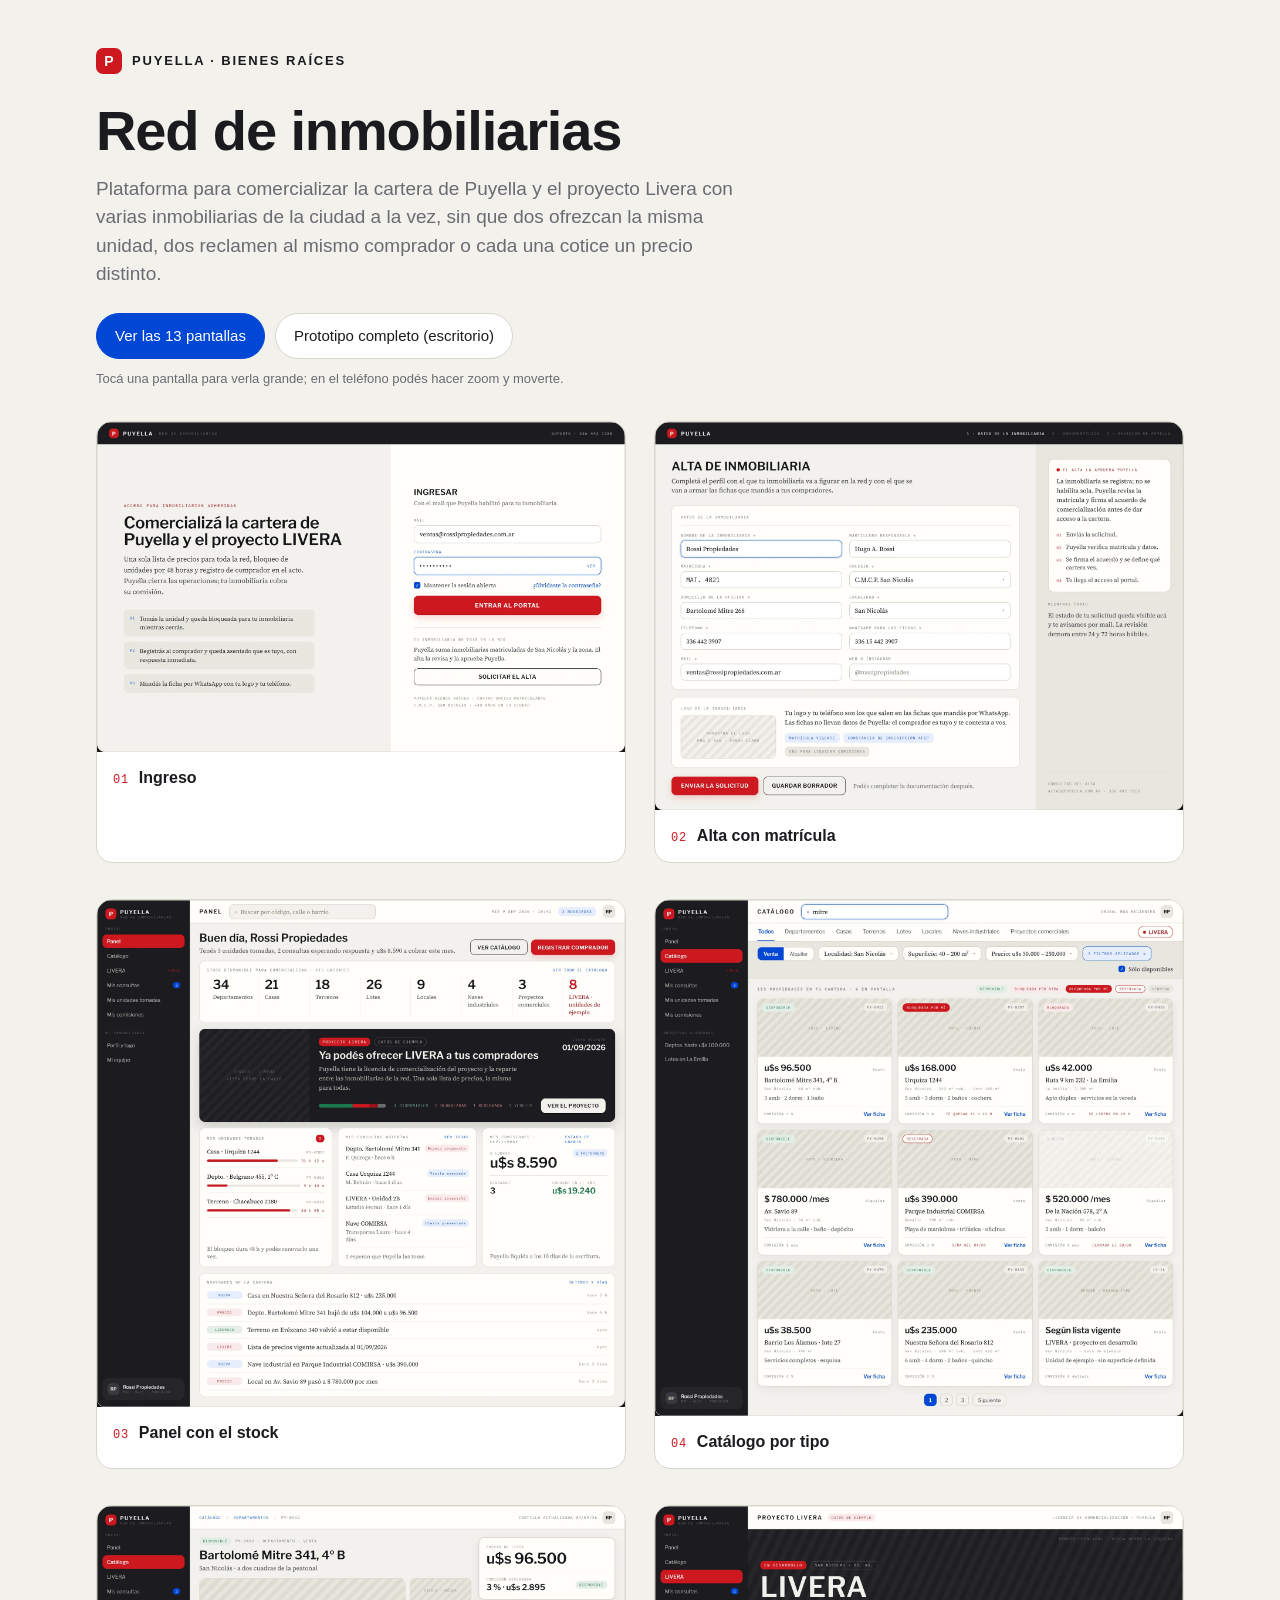
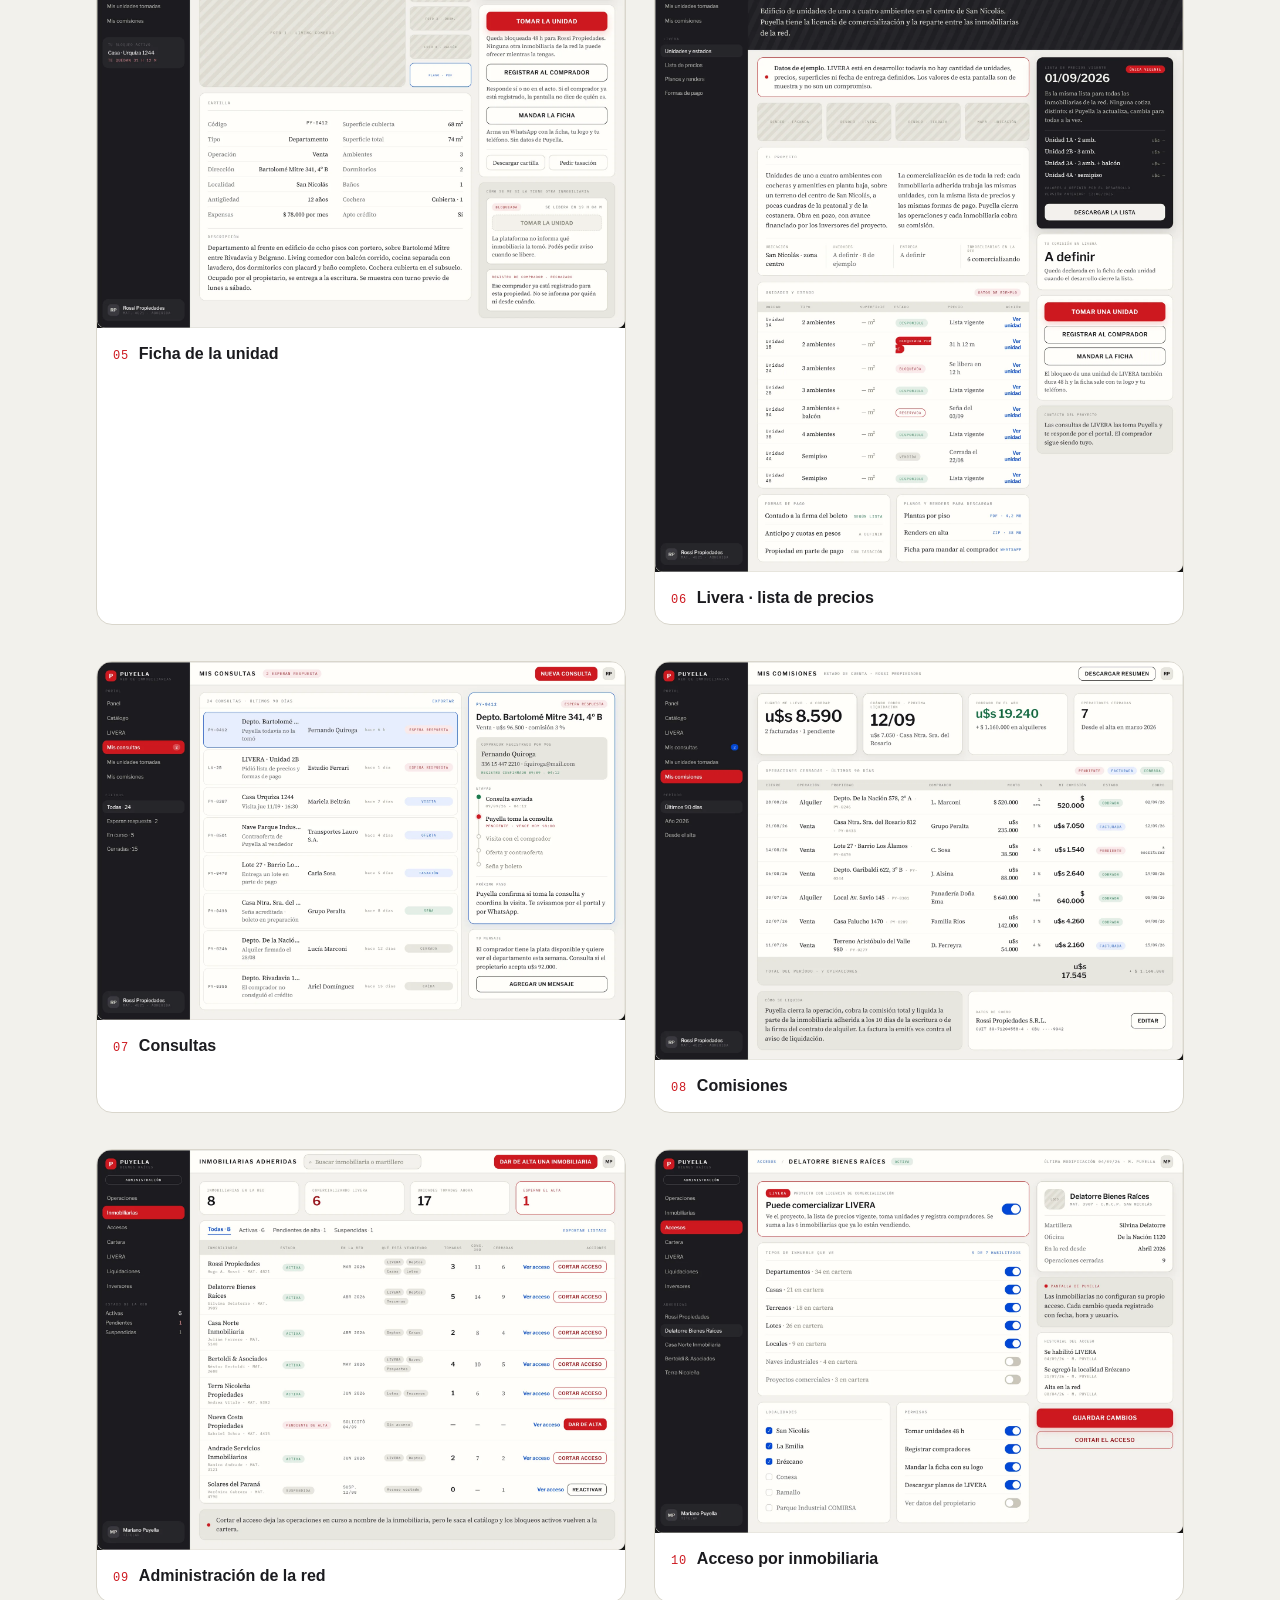
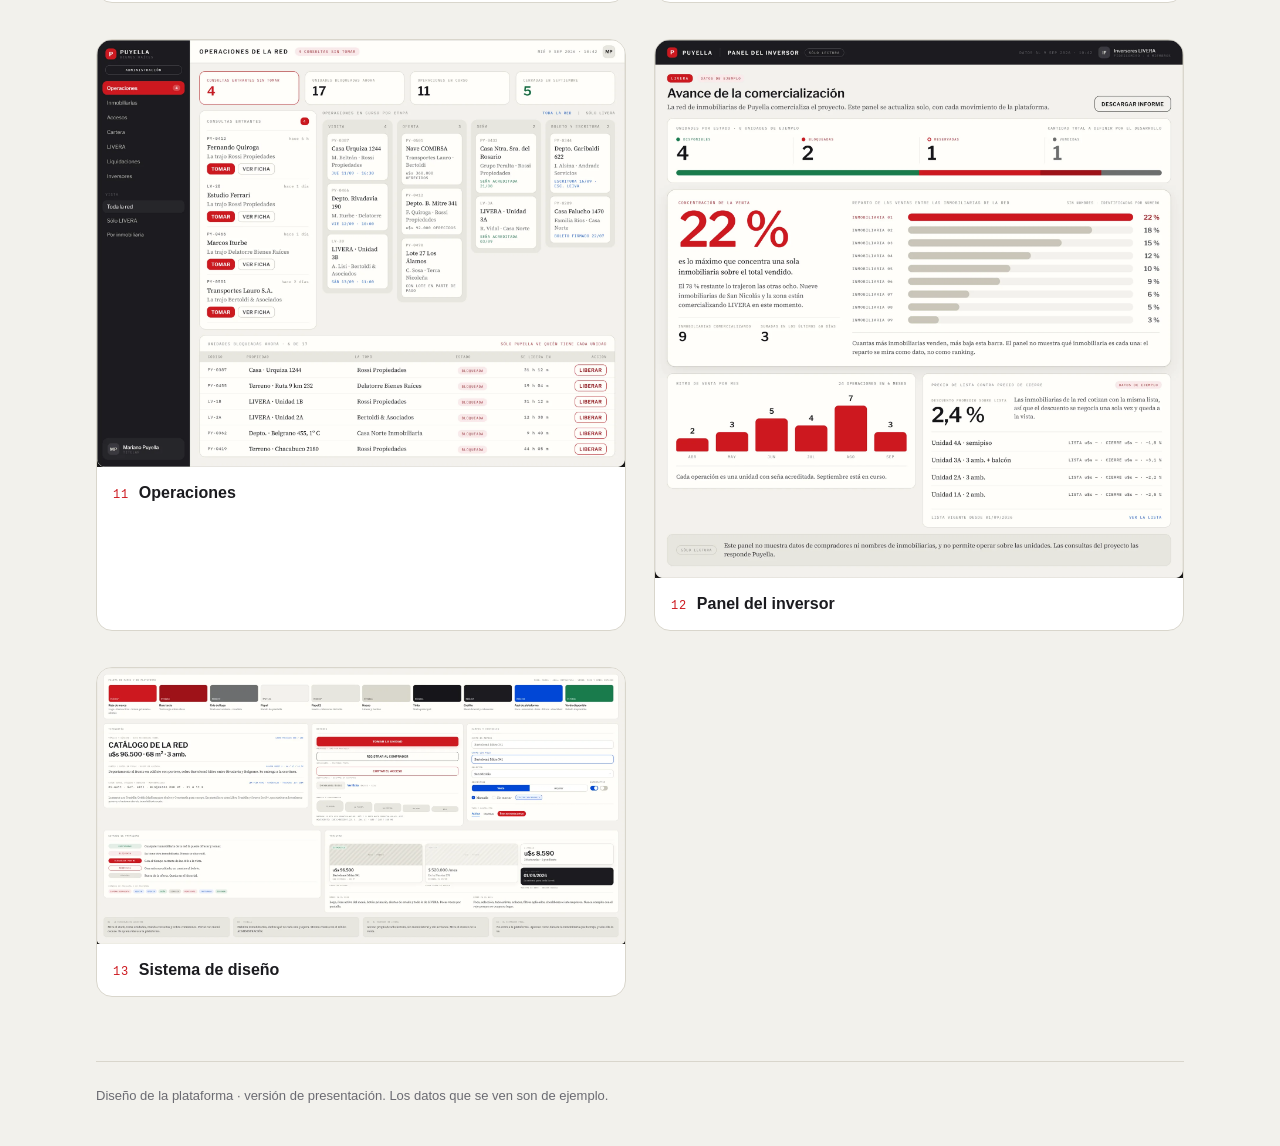
==== index.html @ c3c372c6 "Demo de diseño: galería responsive de la red de inmobiliarias Co-Authored-By: Claude Sonnet 5.5 <nor" ====
<!doctype html>
<html lang="es">
<head>
<meta charset="utf-8">
<meta name="viewport" content="width=device-width, initial-scale=1">
<meta name="robots" content="noindex, nofollow">
<title>Red de Inmobiliarias · Puyella</title>
<style>
:root{--papel:#F2F1EC;--tinta:#1b1b1f;--suave:#6b6b72;--linea:#d9d6cc;--rojo:#cd181f;--azul:#0047d6;--sup:#fff}
@media (prefers-color-scheme:dark){:root{--papel:#141416;--tinta:#f2f1ec;--suave:#a0a0a8;--linea:#2c2c31;--sup:#1d1d21}}
*{box-sizing:border-box;margin:0}
body{background:var(--papel);color:var(--tinta);font:16px/1.5 -apple-system,BlinkMacSystemFont,"Segoe UI",Roboto,sans-serif;-webkit-font-smoothing:antialiased}
.wrap{max-width:1120px;margin:0 auto;padding:0 16px}
header{padding:48px 0 32px}
.marca{display:flex;align-items:center;gap:10px;font-weight:600;letter-spacing:.14em;font-size:13px;text-transform:uppercase}
.marca i{width:26px;height:26px;border-radius:7px;background:var(--rojo);color:#fff;display:grid;place-items:center;font:700 14px/1 sans-serif;letter-spacing:0}
h1{font-size:clamp(32px,7vw,56px);line-height:1.05;letter-spacing:-.02em;font-weight:700;margin:28px 0 14px}
header p{max-width:640px;color:var(--suave);font-size:clamp(16px,2.4vw,19px)}
.acciones{display:flex;flex-wrap:wrap;gap:10px;margin-top:24px}
.btn{display:inline-block;padding:11px 18px;border-radius:980px;font-size:15px;font-weight:500;text-decoration:none;border:1px solid var(--linea);color:var(--tinta);background:var(--sup)}
.btn.p{background:var(--azul);border-color:var(--azul);color:#fff}
.nota{font-size:13px;color:var(--suave);margin-top:10px}
.grid{display:grid;gap:28px;padding-bottom:64px}
@media (min-width:860px){.grid{grid-template-columns:1fr 1fr;gap:36px 28px}}
figure{background:var(--sup);border:1px solid var(--linea);border-radius:16px;overflow:hidden}
figure button{display:block;width:100%;border:0;padding:0;background:none;cursor:zoom-in}
figure img{display:block;width:100%;height:auto}
figcaption{display:flex;gap:10px;align-items:baseline;padding:14px 16px;font-weight:600}
figcaption span{font:500 12px/1 ui-monospace,Menlo,monospace;color:var(--rojo);letter-spacing:.06em}
footer{border-top:1px solid var(--linea);padding:24px 0 40px;font-size:13px;color:var(--suave)}
#vis{position:fixed;inset:0;background:rgba(10,10,12,.94);display:none;flex-direction:column;z-index:10}
#vis.on{display:flex}
#vis .barra{display:flex;justify-content:space-between;align-items:center;padding:12px 16px;color:#fff;font-size:14px;gap:8px}
#vis .barra b{font-weight:600;overflow:hidden;text-overflow:ellipsis;white-space:nowrap}
#vis button{background:#ffffff1f;color:#fff;border:0;border-radius:980px;padding:8px 14px;font-size:14px;cursor:pointer}
#vis .lienzo{flex:1;overflow:auto;-webkit-overflow-scrolling:touch}
#vis img{display:block;width:max(100%,900px);height:auto;margin:0 auto}
</style>
</head>
<body>
<div class="wrap">
<header>
  <div class="marca"><i>P</i>Puyella · Bienes raíces</div>
  <h1>Red de inmobiliarias</h1>
  <p>Plataforma para comercializar la cartera de Puyella y el proyecto Livera con varias inmobiliarias de la ciudad a la vez, sin que dos ofrezcan la misma unidad, dos reclamen al mismo comprador o cada una cotice un precio distinto.</p>
  <div class="acciones">
    <a class="btn p" href="#pantallas">Ver las 13 pantallas</a>
    <a class="btn" href="prototipo-escritorio.html">Prototipo completo (escritorio)</a>
  </div>
  <p class="nota">Tocá una pantalla para verla grande; en el teléfono podés hacer zoom y moverte.</p>
</header>
<main id="pantallas" class="grid"></main>
<footer>Diseño de la plataforma · versión de presentación. Los datos que se ven son de ejemplo.</footer>
</div>

<div id="vis" role="dialog" aria-modal="true" aria-label="Pantalla ampliada">
  <div class="barra"><button id="ant">‹ Anterior</button><b id="tit"></b><button id="sig">Siguiente ›</button><button id="cer">Cerrar</button></div>
  <div class="lienzo"><img id="gran" alt=""></div>
</div>

<script>
const P=[["01-ingreso","Ingreso"],["02-alta","Alta con matrícula"],["03-panel","Panel con el stock"],["04-catalogo","Catálogo por tipo"],["05-ficha","Ficha de la unidad"],["06-livera","Livera · lista de precios"],["07-consultas","Consultas"],["08-comisiones","Comisiones"],["09-adheridas","Administración de la red"],["10-acceso","Acceso por inmobiliaria"],["11-operaciones","Operaciones"],["12-inversor","Panel del inversor"],["13-sistema","Sistema de diseño"]];
const g=document.getElementById("pantallas"),v=document.getElementById("vis"),gran=document.getElementById("gran"),tit=document.getElementById("tit");
let i=0;
P.forEach(([f,t],n)=>{
  const fig=document.createElement("figure");
  fig.innerHTML=`<button type="button" aria-label="Ampliar: ${t}"><img loading="${n<2?"eager":"lazy"}" src="img/${f}.webp" alt="${t}"></button><figcaption><span>${String(n+1).padStart(2,"0")}</span>${t}</figcaption>`;
  fig.querySelector("button").onclick=()=>abrir(n);
  g.appendChild(fig);
});
function abrir(n){i=(n+P.length)%P.length;gran.src=`img/${P[i][0]}.webp`;gran.alt=P[i][1];tit.textContent=`${i+1}/${P.length} · ${P[i][1]}`;v.classList.add("on");document.body.style.overflow="hidden";v.querySelector(".lienzo").scrollTo(0,0)}
function cerrar(){v.classList.remove("on");document.body.style.overflow=""}
document.getElementById("sig").onclick=()=>abrir(i+1);
document.getElementById("ant").onclick=()=>abrir(i-1);
document.getElementById("cer").onclick=cerrar;
addEventListener("keydown",e=>{if(!v.classList.contains("on"))return;if(e.key==="Escape")cerrar();if(e.key==="ArrowRight")abrir(i+1);if(e.key==="ArrowLeft")abrir(i-1)});
</script>
</body>
</html>
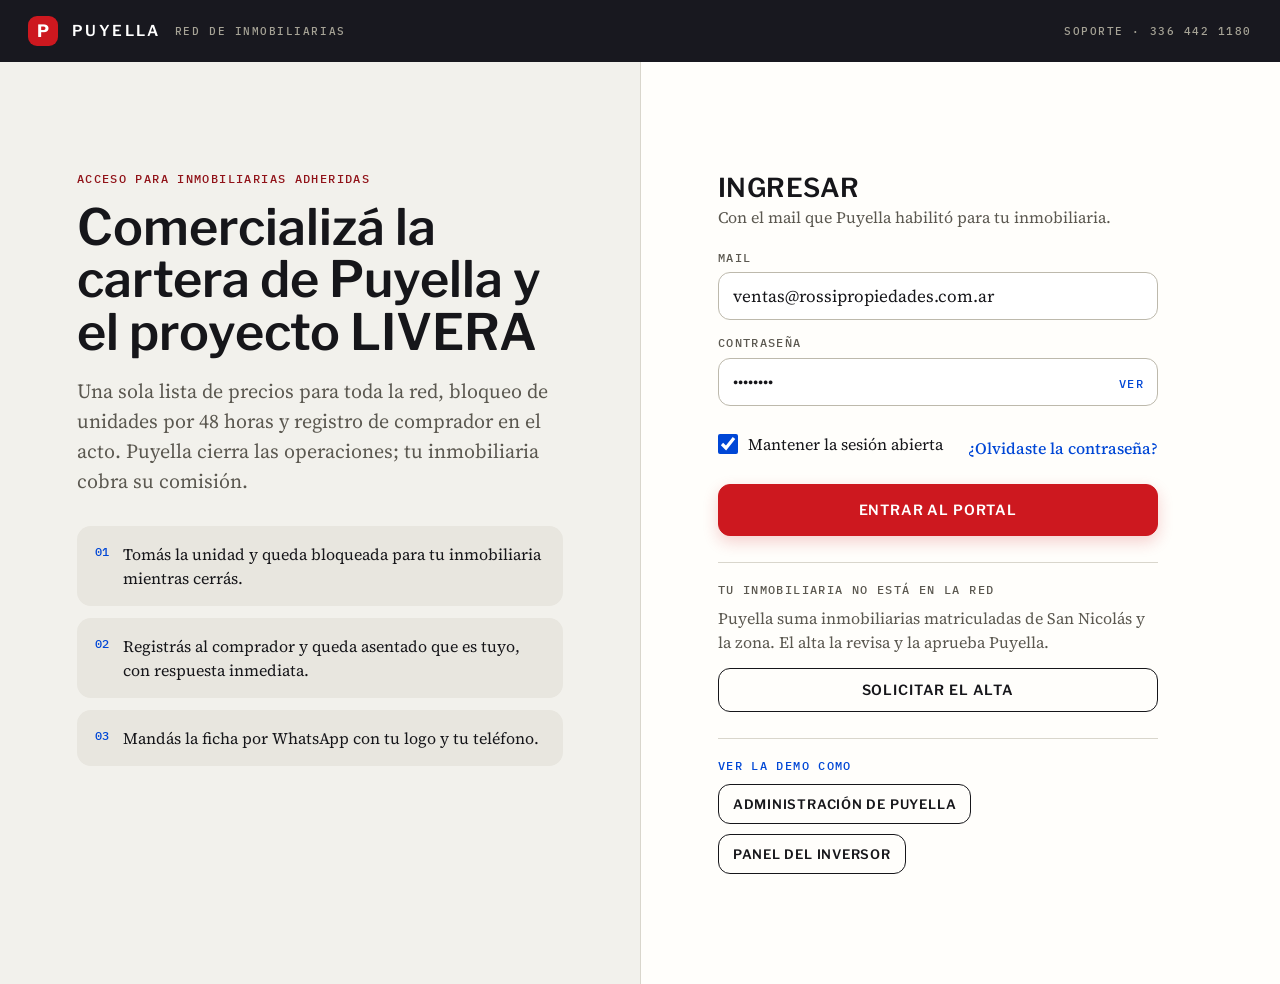
==== commit 06884730: "App navegable sin backend: tres perfiles, datos de ejemplo y versión móvil Co-Authored-By: Claude So" ====
--- a/index.html
+++ b/index.html
@@ -2,78 +2,24 @@
 <html lang="es">
 <head>
 <meta charset="utf-8">
-<meta name="viewport" content="width=device-width, initial-scale=1">
+<meta name="viewport" content="width=device-width, initial-scale=1, viewport-fit=cover">
 <meta name="robots" content="noindex, nofollow">
-<title>Red de Inmobiliarias · Puyella</title>
-<style>
-:root{--papel:#F2F1EC;--tinta:#1b1b1f;--suave:#6b6b72;--linea:#d9d6cc;--rojo:#cd181f;--azul:#0047d6;--sup:#fff}
-@media (prefers-color-scheme:dark){:root{--papel:#141416;--tinta:#f2f1ec;--suave:#a0a0a8;--linea:#2c2c31;--sup:#1d1d21}}
-*{box-sizing:border-box;margin:0}
-body{background:var(--papel);color:var(--tinta);font:16px/1.5 -apple-system,BlinkMacSystemFont,"Segoe UI",Roboto,sans-serif;-webkit-font-smoothing:antialiased}
-.wrap{max-width:1120px;margin:0 auto;padding:0 16px}
-header{padding:48px 0 32px}
-.marca{display:flex;align-items:center;gap:10px;font-weight:600;letter-spacing:.14em;font-size:13px;text-transform:uppercase}
-.marca i{width:26px;height:26px;border-radius:7px;background:var(--rojo);color:#fff;display:grid;place-items:center;font:700 14px/1 sans-serif;letter-spacing:0}
-h1{font-size:clamp(32px,7vw,56px);line-height:1.05;letter-spacing:-.02em;font-weight:700;margin:28px 0 14px}
-header p{max-width:640px;color:var(--suave);font-size:clamp(16px,2.4vw,19px)}
-.acciones{display:flex;flex-wrap:wrap;gap:10px;margin-top:24px}
-.btn{display:inline-block;padding:11px 18px;border-radius:980px;font-size:15px;font-weight:500;text-decoration:none;border:1px solid var(--linea);color:var(--tinta);background:var(--sup)}
-.btn.p{background:var(--azul);border-color:var(--azul);color:#fff}
-.nota{font-size:13px;color:var(--suave);margin-top:10px}
-.grid{display:grid;gap:28px;padding-bottom:64px}
-@media (min-width:860px){.grid{grid-template-columns:1fr 1fr;gap:36px 28px}}
-figure{background:var(--sup);border:1px solid var(--linea);border-radius:16px;overflow:hidden}
-figure button{display:block;width:100%;border:0;padding:0;background:none;cursor:zoom-in}
-figure img{display:block;width:100%;height:auto}
-figcaption{display:flex;gap:10px;align-items:baseline;padding:14px 16px;font-weight:600}
-figcaption span{font:500 12px/1 ui-monospace,Menlo,monospace;color:var(--rojo);letter-spacing:.06em}
-footer{border-top:1px solid var(--linea);padding:24px 0 40px;font-size:13px;color:var(--suave)}
-#vis{position:fixed;inset:0;background:rgba(10,10,12,.94);display:none;flex-direction:column;z-index:10}
-#vis.on{display:flex}
-#vis .barra{display:flex;justify-content:space-between;align-items:center;padding:12px 16px;color:#fff;font-size:14px;gap:8px}
-#vis .barra b{font-weight:600;overflow:hidden;text-overflow:ellipsis;white-space:nowrap}
-#vis button{background:#ffffff1f;color:#fff;border:0;border-radius:980px;padding:8px 14px;font-size:14px;cursor:pointer}
-#vis .lienzo{flex:1;overflow:auto;-webkit-overflow-scrolling:touch}
-#vis img{display:block;width:max(100%,900px);height:auto;margin:0 auto}
-</style>
+<meta name="theme-color" content="#18181f">
+<title>Red de inmobiliarias · Puyella</title>
+<link rel="preconnect" href="https://fonts.googleapis.com">
+<link rel="preconnect" href="https://fonts.gstatic.com" crossorigin>
+<link rel="stylesheet" href="https://fonts.googleapis.com/css2?family=IBM+Plex+Mono:wght@400;500&family=Libre+Franklin:wght@400;500;600;700&family=Source+Serif+4:ital,wght@0,400;0,600;1,400&display=swap">
+<link rel="stylesheet" href="css/app.css">
 </head>
 <body>
-<div class="wrap">
-<header>
-  <div class="marca"><i>P</i>Puyella · Bienes raíces</div>
-  <h1>Red de inmobiliarias</h1>
-  <p>Plataforma para comercializar la cartera de Puyella y el proyecto Livera con varias inmobiliarias de la ciudad a la vez, sin que dos ofrezcan la misma unidad, dos reclamen al mismo comprador o cada una cotice un precio distinto.</p>
-  <div class="acciones">
-    <a class="btn p" href="#pantallas">Ver las 13 pantallas</a>
-    <a class="btn" href="prototipo-escritorio.html">Prototipo completo (escritorio)</a>
-  </div>
-  <p class="nota">Tocá una pantalla para verla grande; en el teléfono podés hacer zoom y moverte.</p>
-</header>
-<main id="pantallas" class="grid"></main>
-<footer>Diseño de la plataforma · versión de presentación. Los datos que se ven son de ejemplo.</footer>
-</div>
-
-<div id="vis" role="dialog" aria-modal="true" aria-label="Pantalla ampliada">
-  <div class="barra"><button id="ant">‹ Anterior</button><b id="tit"></b><button id="sig">Siguiente ›</button><button id="cer">Cerrar</button></div>
-  <div class="lienzo"><img id="gran" alt=""></div>
-</div>
-
-<script>
-const P=[["01-ingreso","Ingreso"],["02-alta","Alta con matrícula"],["03-panel","Panel con el stock"],["04-catalogo","Catálogo por tipo"],["05-ficha","Ficha de la unidad"],["06-livera","Livera · lista de precios"],["07-consultas","Consultas"],["08-comisiones","Comisiones"],["09-adheridas","Administración de la red"],["10-acceso","Acceso por inmobiliaria"],["11-operaciones","Operaciones"],["12-inversor","Panel del inversor"],["13-sistema","Sistema de diseño"]];
-const g=document.getElementById("pantallas"),v=document.getElementById("vis"),gran=document.getElementById("gran"),tit=document.getElementById("tit");
-let i=0;
-P.forEach(([f,t],n)=>{
-  const fig=document.createElement("figure");
-  fig.innerHTML=`<button type="button" aria-label="Ampliar: ${t}"><img loading="${n<2?"eager":"lazy"}" src="img/${f}.webp" alt="${t}"></button><figcaption><span>${String(n+1).padStart(2,"0")}</span>${t}</figcaption>`;
-  fig.querySelector("button").onclick=()=>abrir(n);
-  g.appendChild(fig);
-});
-function abrir(n){i=(n+P.length)%P.length;gran.src=`img/${P[i][0]}.webp`;gran.alt=P[i][1];tit.textContent=`${i+1}/${P.length} · ${P[i][1]}`;v.classList.add("on");document.body.style.overflow="hidden";v.querySelector(".lienzo").scrollTo(0,0)}
-function cerrar(){v.classList.remove("on");document.body.style.overflow=""}
-document.getElementById("sig").onclick=()=>abrir(i+1);
-document.getElementById("ant").onclick=()=>abrir(i-1);
-document.getElementById("cer").onclick=cerrar;
-addEventListener("keydown",e=>{if(!v.classList.contains("on"))return;if(e.key==="Escape")cerrar();if(e.key==="ArrowRight")abrir(i+1);if(e.key==="ArrowLeft")abrir(i-1)});
-</script>
+<div id="root"></div>
+<div id="modal"></div>
+<div id="toast" role="status" aria-live="polite"></div>
+<noscript><p style="padding:24px">Esta demostración necesita JavaScript.</p></noscript>
+<script src="js/data.js"></script>
+<script src="js/core.js"></script>
+<script src="js/v-inmo.js"></script>
+<script src="js/v-admin.js"></script>
+<script>APP.start();</script>
 </body>
 </html>
--- a/css/app.css
+++ b/css/app.css
@@ -0,0 +1,320 @@
+/* Diseño de la Red de inmobiliarias — mismos colores, tipografías y estructura que el diseño aprobado.
+   Mejoras aplicadas: rótulos desde 11 px con contraste AA, estado con punto además del color,
+   foco visible, acciones destructivas en menú con confirmación y versión para móvil. */
+:root{
+  --rojo:#cd181f;--rojo2:#901218;--papel:#f2f1ec;--papel2:#e8e6df;--hueso:#d9d6cc;
+  --tinta:#16161a;--grafito:#18181f;--azul:#0047d6;--verde:#19784c;--ambar:#8a5a00;
+  --suave:#5b5850;--card:#fffefb;--line:#d9d6cc;
+  --sans:"Libre Franklin",system-ui,-apple-system,"Segoe UI",sans-serif;
+  --serif:"Source Serif 4",Georgia,"Times New Roman",serif;
+  --mono:"IBM Plex Mono",ui-monospace,Menlo,Consolas,monospace;
+  --side:252px;
+}
+*{box-sizing:border-box;margin:0}
+html{-webkit-text-size-adjust:100%}
+body{background:var(--papel);color:var(--tinta);font:400 16px/1.5 var(--serif);-webkit-font-smoothing:antialiased;min-height:100vh}
+button,input,select,textarea{font:inherit;color:inherit}
+a{color:var(--azul);text-decoration:none}
+:focus-visible{outline:2px solid var(--azul);outline-offset:2px;border-radius:6px}
+[hidden]{display:none!important}
+
+/* ---------- estructura ---------- */
+.app{display:grid;grid-template-columns:var(--side) 1fr;min-height:100vh}
+.side{background:var(--grafito);color:var(--papel2);position:sticky;top:0;height:100vh;display:flex;flex-direction:column;padding:18px 12px 14px;overflow-y:auto}
+.brand{display:flex;align-items:center;gap:10px;padding:4px 8px 14px;color:#fff}
+.logo{width:32px;height:32px;border-radius:9px;background:var(--rojo);color:#fff;display:grid;place-items:center;font:700 17px/1 var(--sans);flex:none}
+.brand b{font:600 15px/1 var(--sans);letter-spacing:.16em}
+.brand small{display:block;font:500 10.5px/1.2 var(--mono);letter-spacing:.1em;color:#a6a396;margin-top:4px;text-transform:uppercase}
+.nl{font:500 11px/1 var(--mono);letter-spacing:.14em;color:#a6a396;text-transform:uppercase;padding:18px 10px 8px}
+.nav a,.nav button{display:flex;align-items:center;gap:10px;width:100%;text-align:left;background:none;border:0;color:#e8e6df;padding:10px 12px;border-radius:10px;font:400 16px/1.2 var(--serif);cursor:pointer;margin-bottom:2px}
+.nav a:hover,.nav button:hover{background:#ffffff14}
+.nav a.on{background:var(--rojo);color:#fff}
+.nav .cnt{margin-left:auto;background:var(--azul);color:#fff;font:600 12px/1 var(--sans);padding:4px 8px;border-radius:99px}
+.nav a.on .cnt{background:#fff;color:var(--rojo)}
+.nav .nuevo{margin-left:auto;font:500 10.5px/1 var(--mono);letter-spacing:.1em;color:#ff9a9e}
+.nav a.on .nuevo{color:#fff}
+.sp{flex:1}
+.chip-admin{display:block;text-align:center;border:1px solid #ffffff40;border-radius:99px;padding:6px;font:500 11px/1 var(--mono);letter-spacing:.2em;margin:0 0 6px;color:#e8e6df}
+.me{display:flex;align-items:center;gap:10px;background:#ffffff12;border:0;border-radius:14px;padding:10px;width:100%;text-align:left;cursor:pointer;color:#fff}
+.av{width:34px;height:34px;border-radius:50%;background:#ffffff26;display:grid;place-items:center;font:600 13px/1 var(--sans);flex:none;color:#fff}
+.me b{display:block;font:400 15px/1.2 var(--serif)}
+.me small{display:block;font:500 10.5px/1.3 var(--mono);letter-spacing:.08em;color:#a6a396;text-transform:uppercase;margin-top:2px}
+.mainw{min-width:0;display:flex;flex-direction:column}
+.bar{height:62px;background:var(--card);border-bottom:1px solid var(--line);display:flex;align-items:center;gap:16px;padding:0 28px;position:sticky;top:0;z-index:5}
+.bar h2{font:600 18px/1 var(--sans);letter-spacing:.14em;text-transform:uppercase;white-space:nowrap}
+.bar .crumb{font:500 12px/1 var(--mono);letter-spacing:.1em;text-transform:uppercase;color:var(--azul)}
+.bar .crumb span{color:var(--suave)}
+.bar .fl{flex:1}
+.bar .date{font:500 12px/1 var(--mono);letter-spacing:.08em;color:var(--suave);text-transform:uppercase}
+.bar .av{background:var(--papel2);color:var(--tinta);width:40px;height:40px}
+.bar .menu-btn{display:none}
+.srch{position:relative;flex:0 1 420px;min-width:0}
+.srch input{width:100%;height:42px;border-radius:12px;border:1px solid var(--line);background:var(--papel);padding:0 14px 0 38px;font:400 16px/1 var(--serif)}
+.srch svg{position:absolute;left:12px;top:12px;width:18px;height:18px;color:var(--suave)}
+.page{padding:28px;max-width:1280px;width:100%}
+.ph{display:flex;align-items:flex-end;justify-content:space-between;gap:20px;flex-wrap:wrap;margin-bottom:22px}
+.ph h1{font:600 34px/1.1 var(--sans);letter-spacing:-.005em}
+.ph p{font-size:18px;color:var(--suave);margin-top:6px}
+.ph .acts{display:flex;gap:10px;flex-wrap:wrap}
+
+/* ---------- componentes ---------- */
+.card{background:var(--card);border:1px solid var(--line);border-radius:18px;padding:22px;box-shadow:0 1px 2px #16161a0d,0 8px 24px #16161a0a}
+.card.soft{background:var(--papel2);box-shadow:none}
+.card.dark{background:var(--grafito);color:#fff;border-color:var(--grafito)}
+.lab{font:500 11.5px/1.3 var(--mono);letter-spacing:.12em;text-transform:uppercase;color:var(--suave)}
+.dark .lab{color:#b4b1a4}
+.lab.az{color:var(--azul)}
+.card>.lab:first-child{margin-bottom:14px}
+.ln{display:flex;justify-content:space-between;align-items:baseline;gap:12px}
+.ln a.lab,.ln button.lab{background:none;border:0;cursor:pointer;color:var(--azul);padding:0 4px;min-height:40px;display:inline-flex;align-items:center}
+.big{font:600 44px/1 var(--sans);letter-spacing:-.01em}
+.h3{font:600 20px/1.25 var(--sans)}
+.mut{color:var(--suave)}
+.mono{font-family:var(--mono)}
+.grid{display:grid;gap:18px}
+.g2{grid-template-columns:1fr 1fr}.g3{grid-template-columns:repeat(3,1fr)}.g4{grid-template-columns:repeat(4,1fr)}
+.g21{grid-template-columns:2fr 1fr}.g12{grid-template-columns:1fr 2fr}
+.ais{align-items:start}.g12.c{grid-template-columns:1fr 1.5fr;gap:36px}#opg{grid-template-columns:380px 1fr}.mt{margin-top:18px}.mt2{margin-top:28px}
+
+.btn{display:inline-flex;align-items:center;justify-content:center;gap:8px;min-height:44px;padding:0 20px;border-radius:12px;border:1.5px solid var(--tinta);background:transparent;color:var(--tinta);font:600 14px/1 var(--sans);letter-spacing:.06em;text-transform:uppercase;cursor:pointer;white-space:nowrap;text-decoration:none}
+.btn:hover{background:#16161a0d}
+.btn.p{background:var(--rojo);border-color:var(--rojo);color:#fff;box-shadow:0 6px 16px #cd181f33}
+.btn.p:hover{background:#b6151b}
+.btn.sm{min-height:40px;padding:0 14px;font-size:13px}
+.btn.xs{min-height:40px;padding:0 12px;font-size:12px;border-radius:10px}
+.btn.w{width:100%}
+.btn.dk{background:#fff;color:var(--tinta);border-color:#fff}
+.btn.d{border-color:var(--rojo);color:var(--rojo2)}
+.btn[disabled]{opacity:.55;cursor:not-allowed;box-shadow:none;border-style:dashed}
+.btn.p[disabled]{background:var(--hueso);border-color:var(--hueso);color:#4a483f}
+.lk{background:none;border:0;color:var(--azul);font:500 16px/1.2 var(--serif);cursor:pointer;padding:6px 0;text-decoration:none}
+.lk:hover{text-decoration:underline}
+
+/* estado: punto + texto, no solo color */
+.st{display:inline-flex;align-items:center;gap:7px;font:500 11.5px/1 var(--mono);letter-spacing:.08em;text-transform:uppercase;padding:6px 11px;border-radius:99px;white-space:nowrap}
+.st::before{content:"";width:7px;height:7px;border-radius:50%;background:currentColor;flex:none}
+.st.ok{background:#e1f1e8;color:#115c37}
+.st.otra{background:#f6e3e3;color:#8c1117}
+.st.mia{background:var(--azul);color:#fff}
+.st.res{background:#fff;color:#8a5a00;box-shadow:inset 0 0 0 1.5px #8a5a00}
+.st.vend{background:var(--hueso);color:#4a483f}
+.st.az{background:#e3ebff;color:#0a3aa6}
+.st.rs{background:#f6e3e3;color:#8c1117}
+.st.vd{background:#e1f1e8;color:#115c37}
+.st.gr{background:var(--papel2);color:#4a483f}
+.tm{font:500 12px/1 var(--mono);letter-spacing:.06em;color:var(--tinta)}
+.tm.urg{color:var(--rojo2);font-weight:600}
+
+.bar-p{height:8px;border-radius:99px;background:var(--hueso);overflow:hidden;display:flex}
+.bar-p i{display:block;height:100%}
+
+/* tablas como filas que se apilan en móvil */
+.tbl{display:block}
+.tbl .r{display:grid;grid-template-columns:var(--cols);gap:14px;align-items:center;padding:14px 20px;border-top:1px solid var(--line)}
+.tbl .r.h{background:var(--papel2);border-top:0;font:500 11.5px/1.2 var(--mono);letter-spacing:.1em;text-transform:uppercase;color:var(--suave);padding:11px 20px}
+.tbl .r>*{min-width:0}
+.tbl.card{padding:0;overflow:hidden}
+.tbl .r.click{cursor:pointer}
+.tbl .r.click:hover{background:#16161a08}
+.tbl .num{text-align:right}
+.tbl small{display:block;font:500 12px/1.3 var(--mono);color:var(--suave);letter-spacing:.04em}
+
+/* formularios */
+.fld{display:block;margin-bottom:16px}
+.fld .lab{display:block;margin-bottom:7px}
+.in,select.in,textarea.in{width:100%;min-height:48px;border-radius:12px;border:1.5px solid #bdb9ac;background:#fff;padding:10px 14px;font:400 17px/1.3 var(--serif)}
+.in::placeholder{color:#6b685c}
+.in:focus{outline:0;border-color:var(--azul);box-shadow:0 0 0 3px #0047d62e}
+textarea.in{min-height:96px;resize:vertical}
+.seg{display:inline-flex;border:1.5px solid #bdb9ac;border-radius:12px;overflow:hidden;background:#fff}
+.seg button{border:0;background:none;padding:0 18px;min-height:44px;font:500 16px/1 var(--serif);cursor:pointer;color:var(--suave)}
+.seg button.on{background:var(--azul);color:#fff;font-weight:600}
+.chk{display:inline-flex;align-items:center;gap:10px;cursor:pointer;min-height:44px}
+.chk input{width:20px;height:20px;accent-color:var(--azul)}
+.sw{position:relative;width:50px;height:30px;flex:none}
+.sw input{position:absolute;inset:0;opacity:0;margin:0;cursor:pointer;z-index:1}
+.sw i{position:absolute;inset:0;border-radius:99px;background:#bdb9ac;transition:.15s}
+.sw i::after{content:"";position:absolute;top:3px;left:3px;width:24px;height:24px;border-radius:50%;background:#fff;box-shadow:0 1px 3px #0004;transition:.15s}
+.sw input:checked+i{background:var(--azul)}
+.sw input:checked+i::after{left:23px}
+.sw input:focus-visible+i{outline:2px solid var(--azul);outline-offset:2px}
+.swr{display:flex;align-items:center;justify-content:space-between;gap:14px;padding:14px 0;border-top:1px solid var(--line)}
+.swr:first-of-type{border-top:0}
+.swr.off{color:var(--suave)}
+.tabs{display:flex;gap:6px;overflow-x:auto;border-bottom:1px solid var(--line);scrollbar-width:none}
+.tabs::-webkit-scrollbar{display:none}
+.tabs button{background:none;border:0;border-bottom:3px solid transparent;padding:13px 14px;font:400 17px/1 var(--serif);color:var(--suave);cursor:pointer;white-space:nowrap}
+.tabs button.on{color:var(--azul);font-weight:600;border-color:var(--azul)}
+.note{display:flex;gap:12px;align-items:flex-start;padding:16px 20px;border-radius:16px;background:var(--papel2)}
+.note::before{content:"";width:9px;height:9px;border-radius:50%;background:var(--rojo);margin-top:9px;flex:none}
+.note.err{background:#fff;border:1.5px solid var(--rojo)}
+.ph-img{background:repeating-linear-gradient(135deg,#e6e3d9 0 14px,#ded9cc 14px 28px);display:grid;place-items:center;color:#6f6b5d;font:500 11.5px/1.2 var(--mono);letter-spacing:.14em;text-transform:uppercase;text-align:center;padding:8px}
+.pill-c{display:inline-block;font:500 11.5px/1 var(--mono);letter-spacing:.08em;text-transform:uppercase;padding:6px 11px;border-radius:99px;background:var(--papel2);color:#4a483f}
+.pill-c.az{background:#e3ebff;color:#0a3aa6}
+.pill-c.rj{background:var(--rojo);color:#fff}
+.empty{text-align:center;padding:48px 20px;color:var(--suave)}
+.empty b{display:block;font:600 20px/1.2 var(--sans);color:var(--tinta);margin-bottom:6px}
+
+/* menú ⋯, modal, toast */
+.mn{position:relative;display:inline-block}
+.mn>button{width:44px;height:44px;border-radius:12px;border:1.5px solid #bdb9ac;background:#fff;cursor:pointer;font:700 20px/1 var(--sans);letter-spacing:2px;color:var(--tinta)}
+.mn .pop{position:absolute;right:0;top:48px;z-index:20;min-width:210px;background:#fff;border:1px solid var(--line);border-radius:14px;box-shadow:0 12px 32px #16161a2e;padding:6px}
+.pop button,.pop a{display:block;width:100%;text-align:left;background:none;border:0;padding:12px 14px;border-radius:10px;font:400 16px/1.2 var(--serif);cursor:pointer;color:var(--tinta)}
+.pop button:hover,.pop a:hover{background:var(--papel)}
+.pop .dg{color:var(--rojo2)}
+#modal{position:fixed;inset:0;background:#16161a99;z-index:50;display:none;align-items:center;justify-content:center;padding:16px}
+#modal.on{display:flex}
+#modal .box{background:var(--card);border-radius:22px;width:min(520px,100%);max-height:calc(100vh - 32px);overflow:auto;padding:26px;box-shadow:0 24px 64px #0006}
+#modal h3{font:600 24px/1.2 var(--sans);margin-bottom:8px}
+#modal .acts{display:flex;gap:10px;justify-content:flex-end;margin-top:20px;flex-wrap:wrap}
+#toast{position:fixed;left:50%;bottom:28px;transform:translateX(-50%) translateY(20px);background:var(--grafito);color:#fff;padding:14px 20px;border-radius:14px;font:400 16px/1.3 var(--serif);opacity:0;pointer-events:none;transition:.2s;z-index:60;max-width:calc(100vw - 32px);box-shadow:0 12px 32px #0005}
+#toast.on{opacity:1;transform:translateX(-50%) translateY(0)}
+#toast.er{background:var(--rojo2)}
+
+/* ---------- ingreso y alta ---------- */
+.login{display:grid;grid-template-columns:1fr 1fr;min-height:calc(100vh - 62px)}
+.login .l{background:var(--papel);padding:min(9vw,110px) min(6vw,92px)}
+.login .r{background:var(--card);padding:min(9vw,110px) min(6vw,80px);border-left:1px solid var(--line)}
+.login h1{font:600 clamp(32px,4.4vw,50px)/1.05 var(--sans);margin:14px 0 18px}
+.login .lead{font-size:20px;color:var(--suave);max-width:560px}
+.steps{display:grid;gap:12px;margin-top:30px;max-width:560px}
+.steps div{background:var(--papel2);border-radius:14px;padding:16px 18px;display:flex;gap:14px}
+.steps b{font:500 12px/1.6 var(--mono);color:var(--azul)}
+.top2{height:62px;background:var(--grafito);color:#fff;display:flex;align-items:center;gap:14px;padding:0 28px}
+.top2 .logo{width:30px;height:30px}
+.top2 b{font:600 15px/1 var(--sans);letter-spacing:.16em}
+.top2>span:not(.logo){font:500 11px/1 var(--mono);letter-spacing:.14em;color:#a6a396;text-transform:uppercase}
+.top2 .fl{flex:1}
+.demo-as{margin-top:26px;padding-top:20px;border-top:1px solid var(--line)}
+.demo-as .row{display:flex;gap:10px;flex-wrap:wrap;margin-top:10px}
+
+/* ---------- catálogo ---------- */
+.cards{display:grid;grid-template-columns:repeat(3,1fr);gap:18px}
+.pc{background:var(--card);border:1px solid var(--line);border-radius:18px;overflow:hidden;display:flex;flex-direction:column;cursor:pointer;box-shadow:0 1px 2px #16161a0d;transition:.15s}
+.pc:hover{transform:translateY(-2px);box-shadow:0 10px 28px #16161a1a}
+.pc .im{height:170px;position:relative}
+.pc .im .st{position:absolute;left:12px;top:12px}
+.pc .im .cd{position:absolute;right:12px;top:12px;background:#fffefbe6;border-radius:99px;padding:6px 10px;font:500 11.5px/1 var(--mono);color:var(--suave)}
+.pc .bd{padding:16px 18px 14px;display:flex;flex-direction:column;gap:3px;flex:1}
+.pc .pr{display:flex;justify-content:space-between;align-items:baseline}
+.pc .pr b{font:600 26px/1.1 var(--sans)}
+.pc .pr small{font:500 11.5px/1 var(--mono);letter-spacing:.1em;text-transform:uppercase;color:var(--suave)}
+.pc .tt{font:400 19px/1.25 var(--serif);margin-top:2px}
+.pc .ft{display:flex;justify-content:space-between;align-items:center;gap:8px;border-top:1px solid var(--line);margin-top:12px;padding-top:12px}
+.pc.dim{opacity:.7}
+.chips{display:flex;gap:8px;overflow-x:auto;scrollbar-width:none;padding:2px}
+.chips::-webkit-scrollbar{display:none}
+.chips button{flex:none;border:1.5px solid #bdb9ac;background:#fff;border-radius:99px;min-height:40px;padding:0 16px;font:400 16px/1 var(--serif);cursor:pointer}
+.chips button.on{background:var(--azul);border-color:var(--azul);color:#fff;font-weight:600}
+.fbar{display:flex;gap:12px;flex-wrap:wrap;align-items:center;background:var(--papel2);border-radius:16px;padding:14px 16px;margin:16px 0}
+
+/* ---------- ficha ---------- */
+.fi{display:grid;grid-template-columns:1fr 380px;gap:22px;align-items:start}
+.fi.acc{grid-template-columns:1fr 360px}
+.gal{display:grid;grid-template-columns:3fr 1fr;gap:12px}
+.gal .m{height:390px;border-radius:18px}
+.gal .s{display:grid;grid-template-rows:repeat(4,1fr);gap:12px}
+.gal .s .ph-img{border-radius:14px;min-height:80px}
+.cart{display:grid;grid-template-columns:1fr 1fr;column-gap:36px}
+.cart div{display:flex;justify-content:space-between;gap:12px;padding:13px 0;border-bottom:1px solid var(--line)}
+.cart span:first-child{color:var(--suave)}
+.cart span:last-child{text-align:right}
+.stick{position:sticky;top:78px;display:grid;gap:16px}
+.mbar{display:none}
+.hint{font-size:15px;color:var(--suave);margin:8px 0 14px}
+
+/* ---------- livera ---------- */
+.hero{border-radius:20px;background:repeating-linear-gradient(135deg,#202028 0 18px,#1a1a21 18px 36px);color:#fff;padding:44px 40px}
+.hero h1{font:600 clamp(54px,9vw,96px)/1 var(--sans);letter-spacing:-.01em;margin:16px 0}
+.hero p{font-size:20px;color:#d8d5c9;max-width:760px}
+
+/* ---------- consultas ---------- */
+.split{display:grid;grid-template-columns:1.25fr 1fr;gap:20px;align-items:start}
+.cl{padding:0;overflow:hidden}
+.cr{display:grid;grid-template-columns:78px 1fr auto;gap:14px;align-items:center;padding:16px 20px;border-top:1px solid var(--line);cursor:pointer;text-decoration:none;color:inherit}
+.cr:hover{background:#16161a08}
+.cr.on{background:#e8efff;box-shadow:inset 3px 0 var(--azul)}
+.cr .cd{font:500 12px/1.3 var(--mono);color:var(--suave)}
+.cr b{font:400 19px/1.25 var(--serif);display:block}
+.cr small{color:var(--suave);font-size:15px;display:block}
+.tl{list-style:none;padding:0;margin:0}
+.tl li{position:relative;padding:0 0 18px 28px}
+.tl li::before{content:"";position:absolute;left:0;top:6px;width:13px;height:13px;border-radius:50%;border:2px solid var(--hueso);background:#fff}
+.tl li::after{content:"";position:absolute;left:6px;top:20px;bottom:-4px;width:2px;background:var(--hueso)}
+.tl li:last-child::after{display:none}
+.tl li.done::before{background:var(--verde);border-color:var(--verde)}
+.tl li.now::before{background:var(--azul);border-color:var(--azul)}
+.tl li.todo{color:var(--suave)}
+.tl small{display:block;font:500 12px/1.4 var(--mono);color:var(--suave);letter-spacing:.04em}
+
+/* ---------- inversor ---------- */
+.iv{max-width:1180px;margin:0 auto;padding:28px}
+.cbars{display:grid;gap:12px;margin-top:6px}
+.cbars .b{display:grid;grid-template-columns:150px 1fr 52px;gap:14px;align-items:center}
+.cbars .lab{white-space:nowrap}
+.cbars .t{height:14px;border-radius:99px;background:var(--papel2);overflow:hidden}
+.cbars .t i{display:block;height:100%;border-radius:99px;background:#a9a595}
+.cbars .b:first-child .t i{background:var(--azul)}
+.cbars .b:first-child span:last-child{color:var(--azul);font-weight:600}
+.cbars span:last-child{text-align:right;font:500 18px/1 var(--sans)}
+.ritmo{display:flex;align-items:flex-end;gap:12px;height:190px;margin-top:12px}
+.ritmo div{flex:1;display:flex;flex-direction:column;align-items:center;justify-content:flex-end;gap:6px;height:100%}
+.ritmo i{display:block;width:100%;border-radius:8px 8px 4px 4px;background:var(--azul)}
+.ritmo b{font:600 20px/1 var(--sans)}
+.ritmo span{font:500 11.5px/1 var(--mono);color:var(--suave);letter-spacing:.1em}
+
+/* ---------- guía de estilo ---------- */
+.sw8{display:grid;grid-template-columns:repeat(auto-fill,minmax(150px,1fr));gap:12px}
+.sw8 div{border-radius:14px;overflow:hidden;border:1px solid var(--line);background:#fff}
+.sw8 i{display:block;height:64px}
+.sw8 span{display:block;padding:8px 10px;font:500 11.5px/1.4 var(--mono)}
+
+/* ---------- móvil ---------- */
+@media (max-width:1100px){
+  .cards{grid-template-columns:repeat(2,1fr)}
+  .g4{grid-template-columns:repeat(2,1fr)}
+  .g3{grid-template-columns:repeat(2,1fr)}
+  .fi,.fi.acc{grid-template-columns:1fr}
+  .stick{position:static}
+}
+@media (max-width:900px){
+  .app{display:block}
+  .side{position:fixed;left:0;top:0;bottom:0;width:min(300px,86vw);z-index:40;transform:translateX(-102%);transition:.2s;height:100%}
+  .app.open .side{transform:none;box-shadow:0 0 0 100vmax #16161a88}
+  .bar{padding:0 14px;gap:10px}
+  .bar .menu-btn{display:grid;place-items:center;width:44px;height:44px;border:0;background:none;color:var(--tinta);cursor:pointer}
+  .bar .date,.bar .crumb{display:none}
+  .bar h2{font-size:15px}
+  .srch{display:none}
+  .page{padding:18px 14px 90px}
+  .ph h1{font-size:28px}
+  .ph p{font-size:17px}
+  .ph .acts{width:100%}.ph .acts .btn{flex:1}
+  .g2,.g3,.g4,.g21,.g12,.g12.c,.split{grid-template-columns:1fr}
+  .cards{grid-template-columns:1fr}
+  .card{padding:18px}
+  .big{font-size:38px}
+  .login{grid-template-columns:1fr}
+  .login .r{border-left:0;border-top:1px solid var(--line)}
+  .login .l{padding:36px 20px}.login .r{padding:32px 20px}
+  .top2{padding:0 16px}.top2>span:not(.logo){display:none}.top2 .me{display:flex}
+  .tbl .r.h{display:none}
+  .tbl .r{grid-template-columns:1fr 1fr;gap:8px 14px;padding:16px}
+  .tbl .r>[data-l]::before{content:attr(data-l);display:block;font:500 11px/1.4 var(--mono);letter-spacing:.1em;text-transform:uppercase;color:var(--suave)}
+  .tbl .r>.full{grid-column:1/-1}
+  .tbl .num{text-align:left}
+  .gal{grid-template-columns:1fr}.gal .m{height:230px}.gal .s{grid-template-columns:repeat(4,1fr);grid-template-rows:none}.gal .s .ph-img{min-height:64px}
+  .cart{grid-template-columns:1fr}
+  .hero{padding:28px 20px}
+  .cr{grid-template-columns:1fr auto;gap:6px 12px}.cr .cd{grid-column:1/-1}
+  .cbars .b{grid-template-columns:96px 1fr 44px;gap:10px}
+  .iv{padding:16px 14px}
+  .mbar{display:flex;position:fixed;left:0;right:0;bottom:0;z-index:30;background:var(--card);border-top:1px solid var(--line);padding:10px 14px calc(10px + env(safe-area-inset-bottom));gap:12px;align-items:center;box-shadow:0 -8px 24px #16161a14}
+  .mbar>div{flex:1;min-width:0}
+  .mbar b{font:600 19px/1.1 var(--sans);display:block;white-space:nowrap}
+  .mbar small{font:500 11.5px/1.2 var(--mono);color:var(--suave)}
+  .mbar .btn{flex:none}
+  #toast{bottom:90px}
+}
+@media (prefers-reduced-motion:reduce){*{transition:none!important}}
+@media print{.side,.bar,.mbar,#toast{display:none}.app{display:block}}
